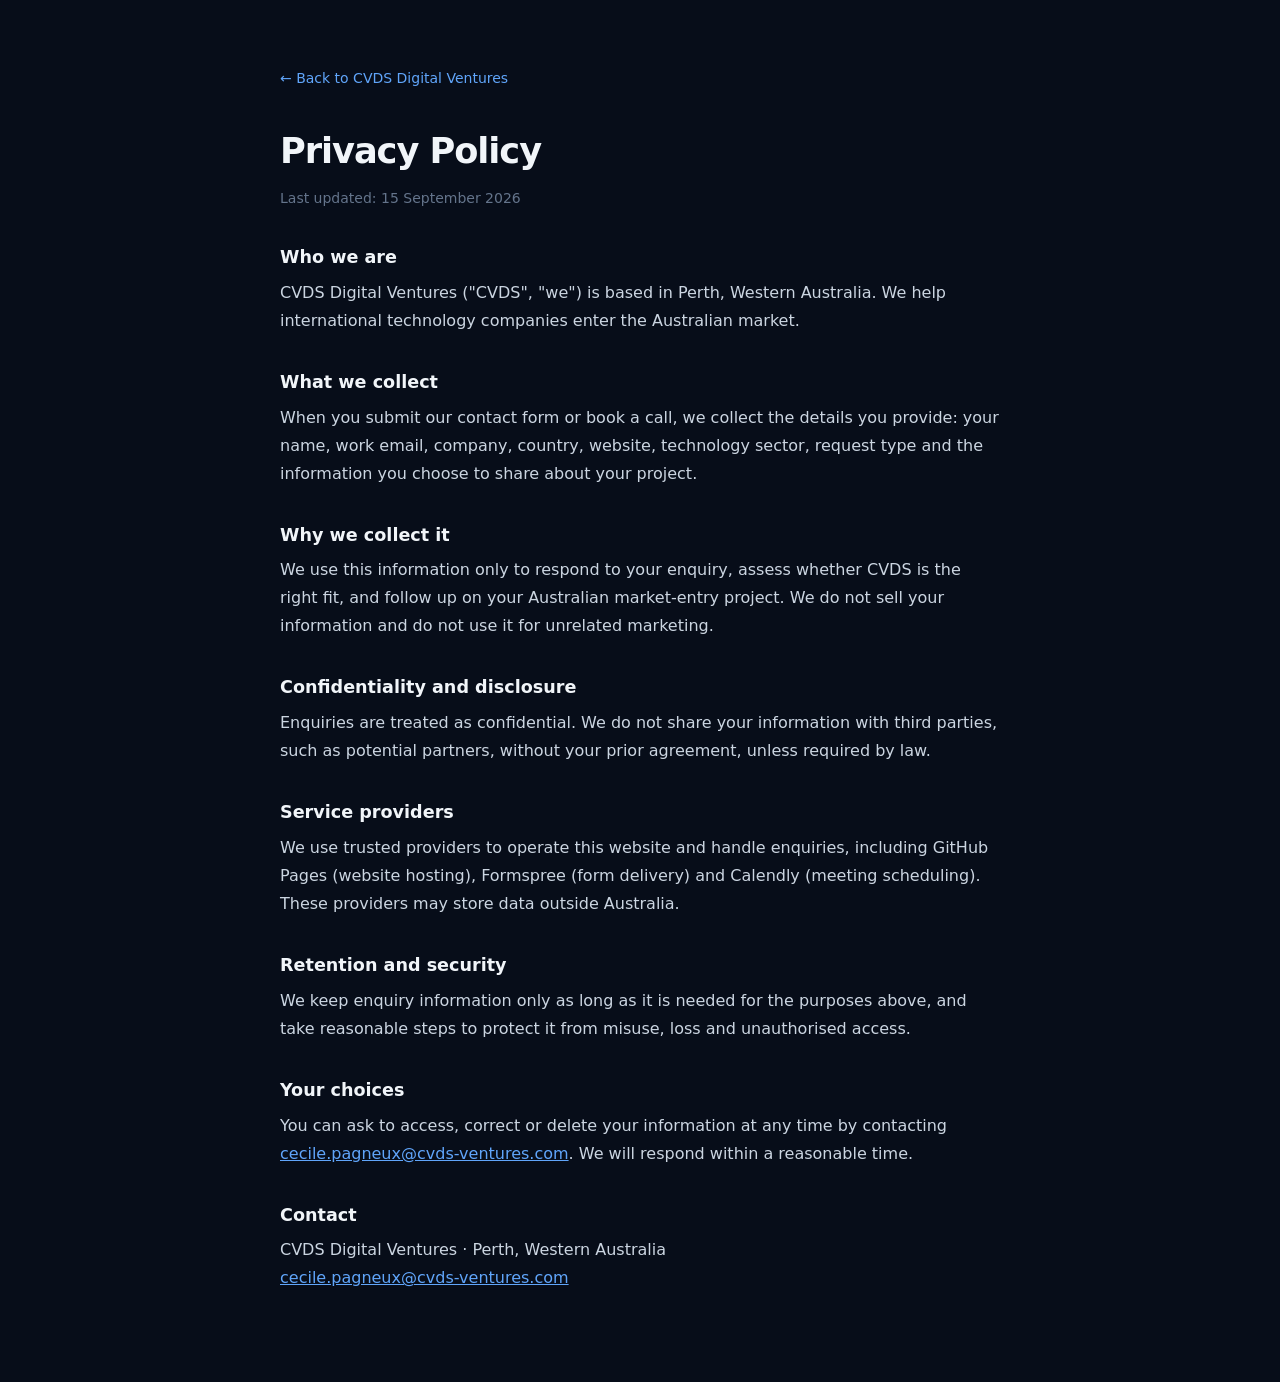
==== public/privacy.html @ 95666641 "Reduce conversion friction on homepage" ====
<!doctype html>
<html lang="en">
<head>
<meta charset="utf-8">
<meta name="viewport" content="width=device-width, initial-scale=1">
<title>Privacy Policy | CVDS Digital Ventures</title>
<meta name="description" content="How CVDS Digital Ventures collects and uses information submitted through cvds-ventures.com.">
<link rel="icon" href="/favicon.png">
<style>
  body{margin:0;background:#070d19;color:#cbd5e1;font:16px/1.75 system-ui,-apple-system,"Segoe UI",sans-serif}
  main{max-width:720px;margin:0 auto;padding:64px 20px 80px}
  a{color:#60a5fa}
  .back{font-size:14px;text-decoration:none}
  h1{color:#f1f5f9;font-size:2.2rem;letter-spacing:-.03em;margin:28px 0 4px}
  h2{color:#f1f5f9;font-size:1.1rem;margin:32px 0 6px}
  p{margin:0 0 10px}
  .muted{color:#64748b;font-size:14px}
</style>
</head>
<body>
<main>
  <a class="back" href="/">← Back to CVDS Digital Ventures</a>
  <h1>Privacy Policy</h1>
  <p class="muted">Last updated: 15 September 2026</p>

  <h2>Who we are</h2>
  <p>CVDS Digital Ventures ("CVDS", "we") is based in Perth, Western Australia. We help international technology companies enter the Australian market.</p>

  <h2>What we collect</h2>
  <p>When you submit our contact form or book a call, we collect the details you provide: your name, work email, company, country, website, technology sector, request type and the information you choose to share about your project.</p>

  <h2>Why we collect it</h2>
  <p>We use this information only to respond to your enquiry, assess whether CVDS is the right fit, and follow up on your Australian market-entry project. We do not sell your information and do not use it for unrelated marketing.</p>

  <h2>Confidentiality and disclosure</h2>
  <p>Enquiries are treated as confidential. We do not share your information with third parties, such as potential partners, without your prior agreement, unless required by law.</p>

  <h2>Service providers</h2>
  <p>We use trusted providers to operate this website and handle enquiries, including GitHub Pages (website hosting), Formspree (form delivery) and Calendly (meeting scheduling). These providers may store data outside Australia.</p>

  <h2>Retention and security</h2>
  <p>We keep enquiry information only as long as it is needed for the purposes above, and take reasonable steps to protect it from misuse, loss and unauthorised access.</p>

  <h2>Your choices</h2>
  <p>You can ask to access, correct or delete your information at any time by contacting <a href="mailto:cecile.pagneux@cvds-ventures.com">cecile.pagneux@cvds-ventures.com</a>. We will respond within a reasonable time.</p>

  <h2>Contact</h2>
  <p>CVDS Digital Ventures · Perth, Western Australia<br><a href="mailto:cecile.pagneux@cvds-ventures.com">cecile.pagneux@cvds-ventures.com</a></p>
</main>
</body>
</html>
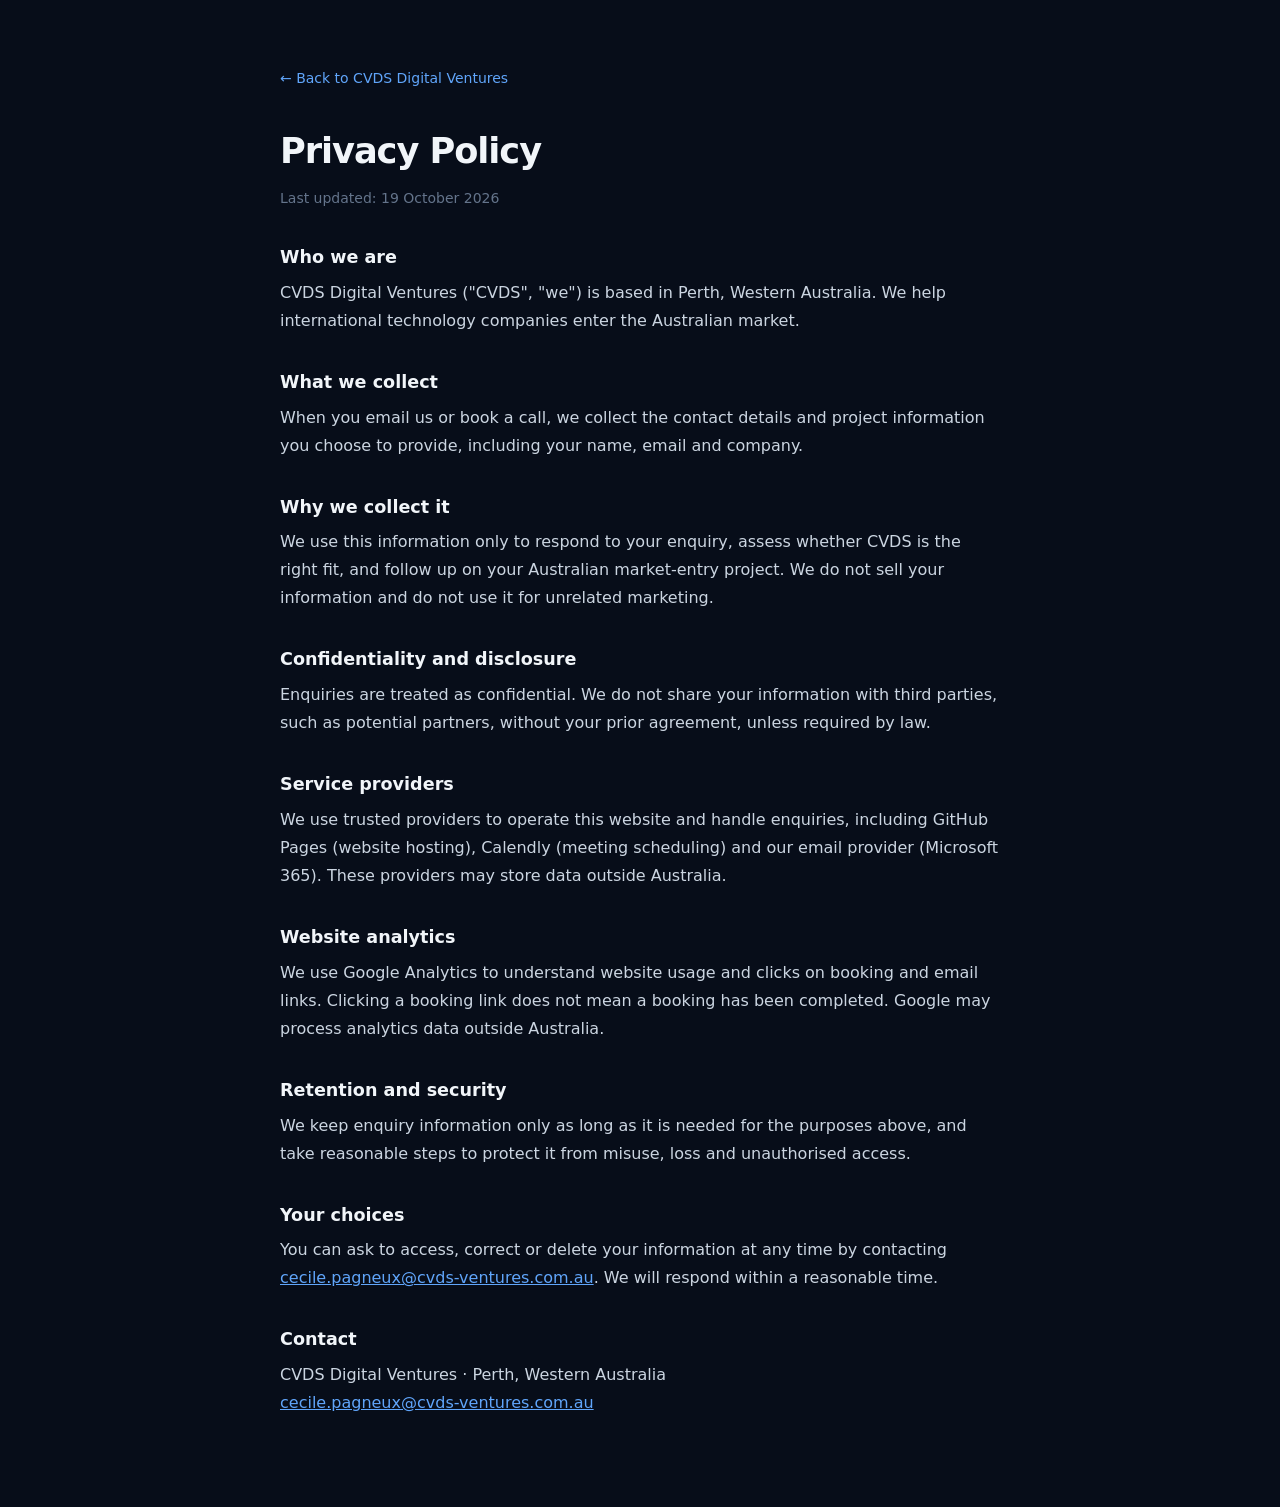
==== commit ba73a1d0: "Refresh CVDS website with clearer services, licensed imagery and founder portrait" ====
--- a/public/privacy.html
+++ b/public/privacy.html
@@ -4,7 +4,7 @@
 <meta charset="utf-8">
 <meta name="viewport" content="width=device-width, initial-scale=1">
 <title>Privacy Policy | CVDS Digital Ventures</title>
-<meta name="description" content="How CVDS Digital Ventures collects and uses information submitted through cvds-ventures.com.">
+<meta name="description" content="How CVDS Digital Ventures collects and uses information submitted through cvds-ventures.com.au.">
 <link rel="icon" href="/favicon.png">
 <style>
   body{margin:0;background:#070d19;color:#cbd5e1;font:16px/1.75 system-ui,-apple-system,"Segoe UI",sans-serif}
@@ -21,13 +21,13 @@
 <main>
   <a class="back" href="/">← Back to CVDS Digital Ventures</a>
   <h1>Privacy Policy</h1>
-  <p class="muted">Last updated: 15 September 2026</p>
+  <p class="muted">Last updated: 19 October 2026</p>
 
   <h2>Who we are</h2>
   <p>CVDS Digital Ventures ("CVDS", "we") is based in Perth, Western Australia. We help international technology companies enter the Australian market.</p>
 
   <h2>What we collect</h2>
-  <p>When you submit our contact form or book a call, we collect the details you provide: your name, work email, company, country, website, technology sector, request type and the information you choose to share about your project.</p>
+  <p>When you email us or book a call, we collect the contact details and project information you choose to provide, including your name, email and company.</p>
 
   <h2>Why we collect it</h2>
   <p>We use this information only to respond to your enquiry, assess whether CVDS is the right fit, and follow up on your Australian market-entry project. We do not sell your information and do not use it for unrelated marketing.</p>
@@ -36,16 +36,16 @@
   <p>Enquiries are treated as confidential. We do not share your information with third parties, such as potential partners, without your prior agreement, unless required by law.</p>
 
   <h2>Service providers</h2>
-  <p>We use trusted providers to operate this website and handle enquiries, including GitHub Pages (website hosting), Formspree (form delivery) and Calendly (meeting scheduling). These providers may store data outside Australia.</p>
+  <p>We use trusted providers to operate this website and handle enquiries, including GitHub Pages (website hosting), Calendly (meeting scheduling) and our email provider (Microsoft 365). These providers may store data outside Australia.</p>
 
-  <h2>Retention and security</h2>
+  <h2>Website analytics</h2><p>We use Google Analytics to understand website usage and clicks on booking and email links. Clicking a booking link does not mean a booking has been completed. Google may process analytics data outside Australia.</p><h2>Retention and security</h2>
   <p>We keep enquiry information only as long as it is needed for the purposes above, and take reasonable steps to protect it from misuse, loss and unauthorised access.</p>
 
   <h2>Your choices</h2>
-  <p>You can ask to access, correct or delete your information at any time by contacting <a href="mailto:cecile.pagneux@cvds-ventures.com">cecile.pagneux@cvds-ventures.com</a>. We will respond within a reasonable time.</p>
+  <p>You can ask to access, correct or delete your information at any time by contacting <a href="mailto:cecile.pagneux@cvds-ventures.com.au">cecile.pagneux@cvds-ventures.com.au</a>. We will respond within a reasonable time.</p>
 
   <h2>Contact</h2>
-  <p>CVDS Digital Ventures · Perth, Western Australia<br><a href="mailto:cecile.pagneux@cvds-ventures.com">cecile.pagneux@cvds-ventures.com</a></p>
+  <p>CVDS Digital Ventures · Perth, Western Australia<br><a href="mailto:cecile.pagneux@cvds-ventures.com.au">cecile.pagneux@cvds-ventures.com.au</a></p>
 </main>
 </body>
 </html>
